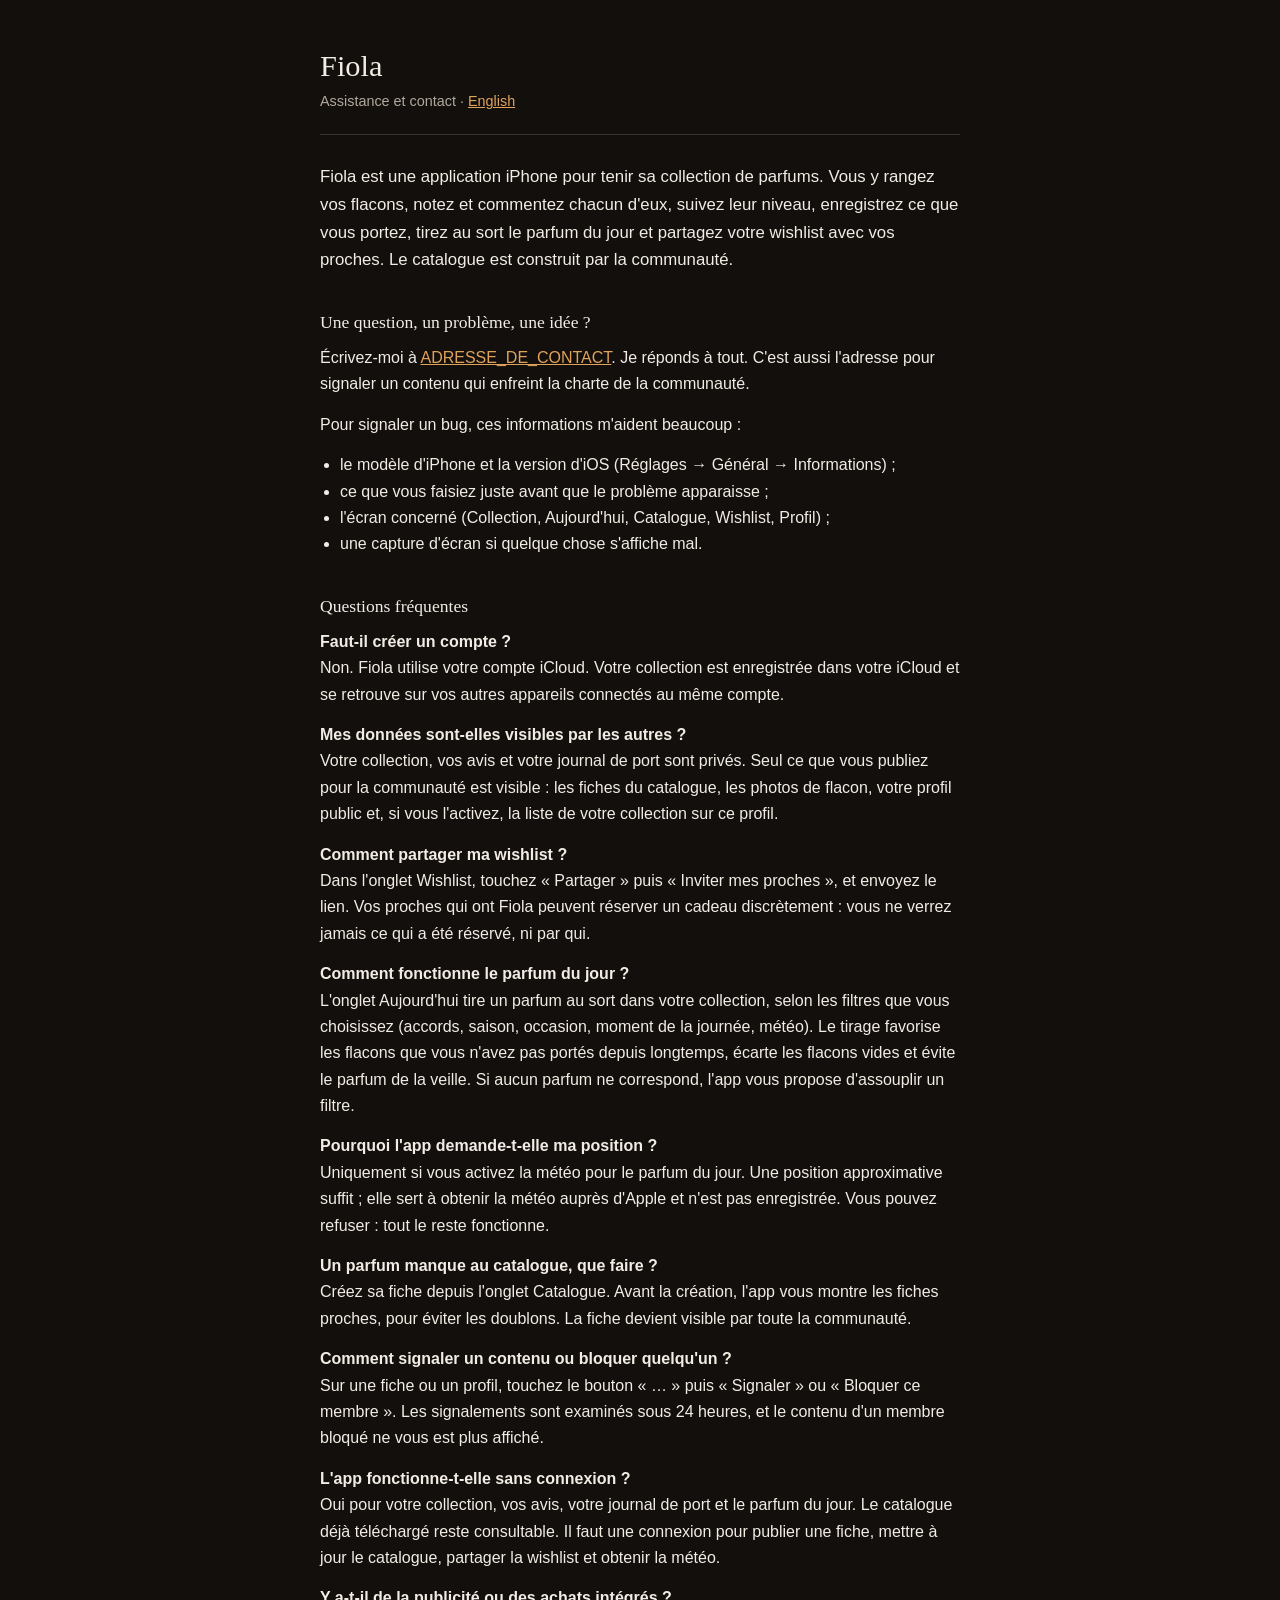
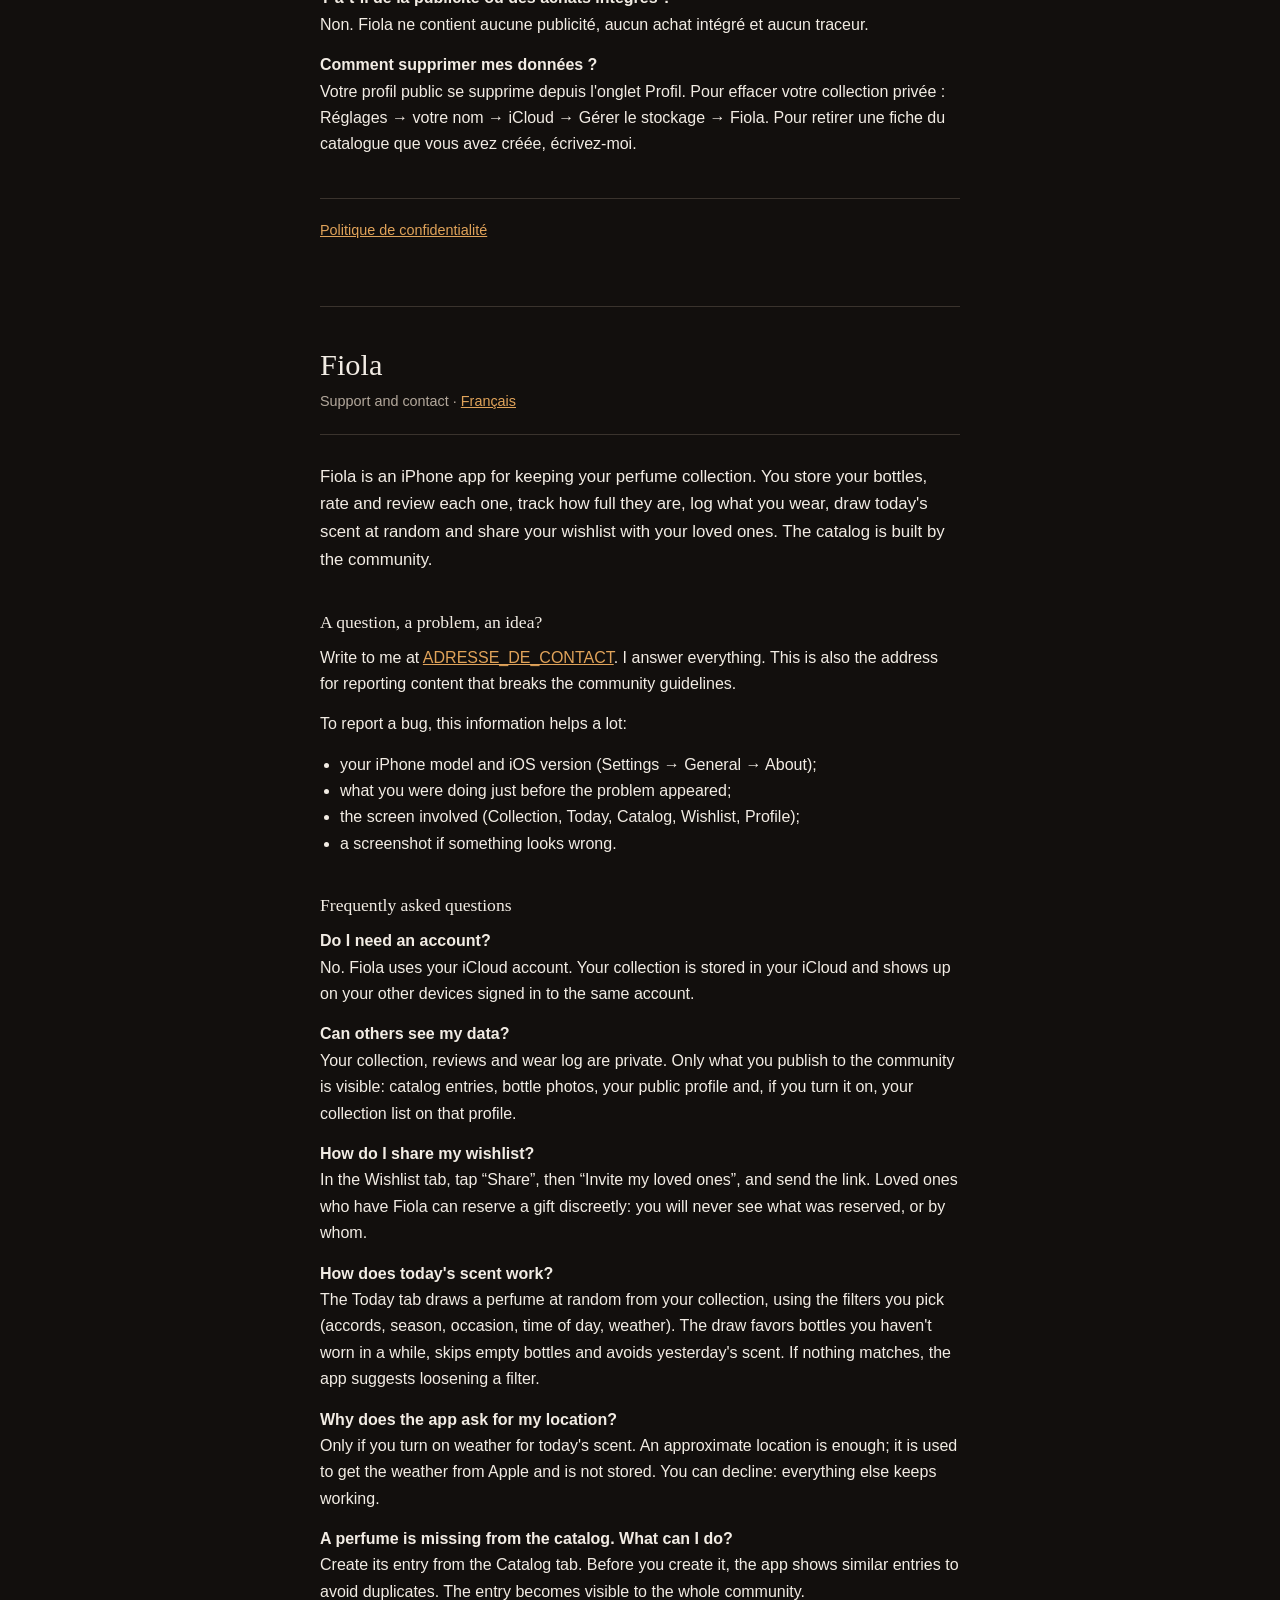
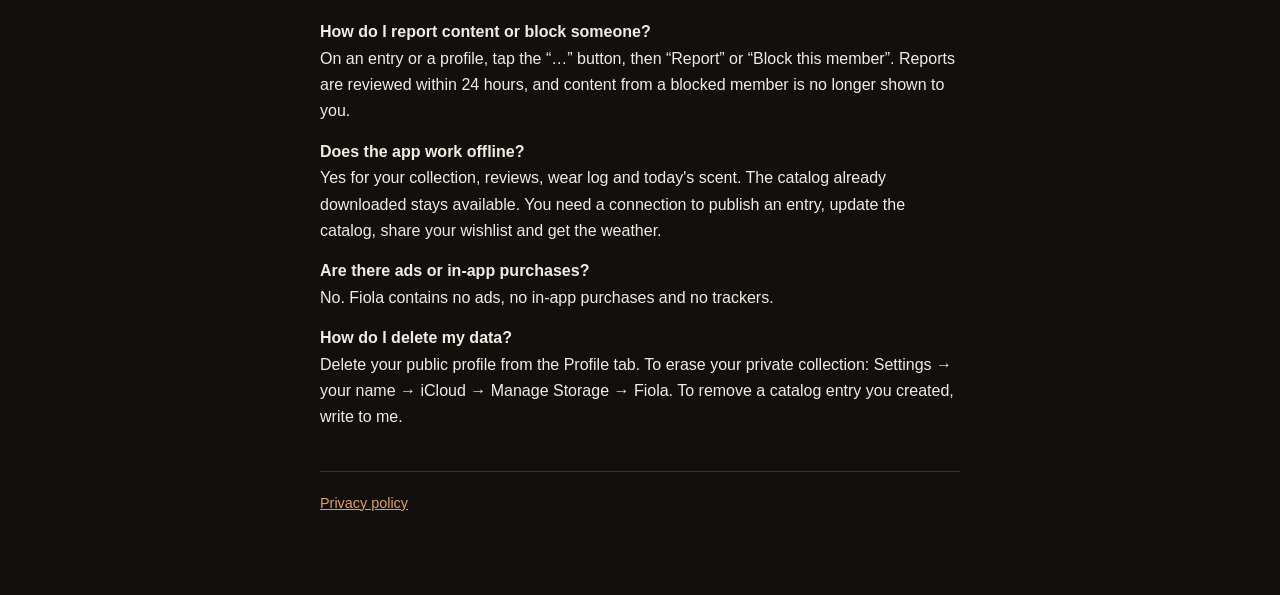
==== index.html @ 3ed2ec0d "Add files via upload" ====
<!doctype html>
<html lang="fr">
<head>
<meta charset="utf-8">
<meta name="viewport" content="width=device-width, initial-scale=1">
<title>Fiola — Assistance</title>
<link rel="stylesheet" href="style.css">
</head>
<body>
<main>
<section id="fr" lang="fr">
  <h1>Fiola</h1>
  <p class="meta">Assistance et contact · <a href="#en">English</a></p>

  <p class="lead">Fiola est une application iPhone pour tenir sa collection de
  parfums. Vous y rangez vos flacons, notez et commentez chacun d'eux, suivez
  leur niveau, enregistrez ce que vous portez, tirez au sort le parfum du jour
  et partagez votre wishlist avec vos proches. Le catalogue est construit par
  la communauté.</p>

  <h2>Une question, un problème, une idée ?</h2>
  <p>Écrivez-moi à <a href="mailto:ADRESSE_DE_CONTACT">ADRESSE_DE_CONTACT</a>.
  Je réponds à tout. C'est aussi l'adresse pour signaler un contenu qui
  enfreint la charte de la communauté.</p>
  <p>Pour signaler un bug, ces informations m'aident beaucoup :</p>
  <ul>
    <li>le modèle d'iPhone et la version d'iOS (Réglages → Général → Informations) ;</li>
    <li>ce que vous faisiez juste avant que le problème apparaisse ;</li>
    <li>l'écran concerné (Collection, Aujourd'hui, Catalogue, Wishlist, Profil) ;</li>
    <li>une capture d'écran si quelque chose s'affiche mal.</li>
  </ul>

  <h2>Questions fréquentes</h2>

  <p><strong>Faut-il créer un compte ?</strong><br>
  Non. Fiola utilise votre compte iCloud. Votre collection est enregistrée dans
  votre iCloud et se retrouve sur vos autres appareils connectés au même
  compte.</p>

  <p><strong>Mes données sont-elles visibles par les autres ?</strong><br>
  Votre collection, vos avis et votre journal de port sont privés. Seul ce que
  vous publiez pour la communauté est visible : les fiches du catalogue, les
  photos de flacon, votre profil public et, si vous l'activez, la liste de
  votre collection sur ce profil.</p>

  <p><strong>Comment partager ma wishlist ?</strong><br>
  Dans l'onglet Wishlist, touchez « Partager » puis « Inviter mes proches », et
  envoyez le lien. Vos proches qui ont Fiola peuvent réserver un cadeau
  discrètement : vous ne verrez jamais ce qui a été réservé, ni par qui.</p>

  <p><strong>Comment fonctionne le parfum du jour ?</strong><br>
  L'onglet Aujourd'hui tire un parfum au sort dans votre collection, selon les
  filtres que vous choisissez (accords, saison, occasion, moment de la journée,
  météo). Le tirage favorise les flacons que vous n'avez pas portés depuis
  longtemps, écarte les flacons vides et évite le parfum de la veille. Si
  aucun parfum ne correspond, l'app vous propose d'assouplir un filtre.</p>

  <p><strong>Pourquoi l'app demande-t-elle ma position ?</strong><br>
  Uniquement si vous activez la météo pour le parfum du jour. Une position
  approximative suffit ; elle sert à obtenir la météo auprès d'Apple et n'est
  pas enregistrée. Vous pouvez refuser : tout le reste fonctionne.</p>

  <p><strong>Un parfum manque au catalogue, que faire ?</strong><br>
  Créez sa fiche depuis l'onglet Catalogue. Avant la création, l'app vous
  montre les fiches proches, pour éviter les doublons. La fiche devient
  visible par toute la communauté.</p>

  <p><strong>Comment signaler un contenu ou bloquer quelqu'un ?</strong><br>
  Sur une fiche ou un profil, touchez le bouton « … » puis « Signaler » ou
  « Bloquer ce membre ». Les signalements sont examinés sous 24 heures, et le
  contenu d'un membre bloqué ne vous est plus affiché.</p>

  <p><strong>L'app fonctionne-t-elle sans connexion ?</strong><br>
  Oui pour votre collection, vos avis, votre journal de port et le parfum du
  jour. Le catalogue déjà téléchargé reste consultable. Il faut une connexion
  pour publier une fiche, mettre à jour le catalogue, partager la wishlist et
  obtenir la météo.</p>

  <p><strong>Y a-t-il de la publicité ou des achats intégrés ?</strong><br>
  Non. Fiola ne contient aucune publicité, aucun achat intégré et aucun
  traceur.</p>

  <p><strong>Comment supprimer mes données ?</strong><br>
  Votre profil public se supprime depuis l'onglet Profil. Pour effacer votre
  collection privée : Réglages → votre nom → iCloud → Gérer le stockage →
  Fiola. Pour retirer une fiche du catalogue que vous avez créée,
  écrivez-moi.</p>

  <nav><a href="privacy/">Politique de confidentialité</a></nav>
</section>

<section id="en" lang="en">
  <h1>Fiola</h1>
  <p class="meta">Support and contact · <a href="#fr">Français</a></p>

  <p class="lead">Fiola is an iPhone app for keeping your perfume collection.
  You store your bottles, rate and review each one, track how full they are,
  log what you wear, draw today's scent at random and share your wishlist with
  your loved ones. The catalog is built by the community.</p>

  <h2>A question, a problem, an idea?</h2>
  <p>Write to me at <a href="mailto:ADRESSE_DE_CONTACT">ADRESSE_DE_CONTACT</a>.
  I answer everything. This is also the address for reporting content that
  breaks the community guidelines.</p>
  <p>To report a bug, this information helps a lot:</p>
  <ul>
    <li>your iPhone model and iOS version (Settings → General → About);</li>
    <li>what you were doing just before the problem appeared;</li>
    <li>the screen involved (Collection, Today, Catalog, Wishlist, Profile);</li>
    <li>a screenshot if something looks wrong.</li>
  </ul>

  <h2>Frequently asked questions</h2>

  <p><strong>Do I need an account?</strong><br>
  No. Fiola uses your iCloud account. Your collection is stored in your iCloud
  and shows up on your other devices signed in to the same account.</p>

  <p><strong>Can others see my data?</strong><br>
  Your collection, reviews and wear log are private. Only what you publish to
  the community is visible: catalog entries, bottle photos, your public
  profile and, if you turn it on, your collection list on that profile.</p>

  <p><strong>How do I share my wishlist?</strong><br>
  In the Wishlist tab, tap “Share”, then “Invite my loved ones”, and send the
  link. Loved ones who have Fiola can reserve a gift discreetly: you will
  never see what was reserved, or by whom.</p>

  <p><strong>How does today's scent work?</strong><br>
  The Today tab draws a perfume at random from your collection, using the
  filters you pick (accords, season, occasion, time of day, weather). The draw
  favors bottles you haven't worn in a while, skips empty bottles and avoids
  yesterday's scent. If nothing matches, the app suggests loosening a
  filter.</p>

  <p><strong>Why does the app ask for my location?</strong><br>
  Only if you turn on weather for today's scent. An approximate location is
  enough; it is used to get the weather from Apple and is not stored. You can
  decline: everything else keeps working.</p>

  <p><strong>A perfume is missing from the catalog. What can I do?</strong><br>
  Create its entry from the Catalog tab. Before you create it, the app shows
  similar entries to avoid duplicates. The entry becomes visible to the whole
  community.</p>

  <p><strong>How do I report content or block someone?</strong><br>
  On an entry or a profile, tap the “…” button, then “Report” or “Block this
  member”. Reports are reviewed within 24 hours, and content from a blocked
  member is no longer shown to you.</p>

  <p><strong>Does the app work offline?</strong><br>
  Yes for your collection, reviews, wear log and today's scent. The catalog
  already downloaded stays available. You need a connection to publish an
  entry, update the catalog, share your wishlist and get the weather.</p>

  <p><strong>Are there ads or in-app purchases?</strong><br>
  No. Fiola contains no ads, no in-app purchases and no trackers.</p>

  <p><strong>How do I delete my data?</strong><br>
  Delete your public profile from the Profile tab. To erase your private
  collection: Settings → your name → iCloud → Manage Storage → Fiola. To
  remove a catalog entry you created, write to me.</p>

  <nav><a href="privacy/">Privacy policy</a></nav>
</section>
</main>
</body>
</html>
---- style.css ----
:root{
  --ground:#120F0D; --surface:#1C1815; --ink:#F2ECE4; --soft:#B3A89C;
  --rule:#3A332D; --primary:#E0A35A;
}
*{box-sizing:border-box}
body{margin:0;background:var(--ground);color:var(--ink);
     font:16px/1.65 -apple-system,BlinkMacSystemFont,"Segoe UI",Helvetica,Arial,sans-serif}
main{max-width:680px;margin:0 auto;padding:48px 20px 80px}
h1{font-size:1.9rem;line-height:1.2;margin:0 0 6px;font-weight:400;
   font-family:"New York",Georgia,"Times New Roman",serif}
h2{font-size:1.1rem;margin:34px 0 8px;font-weight:500;
   font-family:"New York",Georgia,"Times New Roman",serif}
p,ul{margin:0 0 14px}
ul{padding-left:20px}
a{color:var(--primary)}
strong{font-weight:600}
.meta{color:var(--soft);font-size:.9rem;margin-bottom:28px;
      padding-bottom:20px;border-bottom:1px solid var(--rule)}
.lead{font-size:1.05rem}
section+section{margin-top:64px;padding-top:40px;border-top:1px solid var(--rule)}
nav{margin-top:40px;padding-top:20px;border-top:1px solid var(--rule);
    font-size:.9rem;color:var(--soft)}
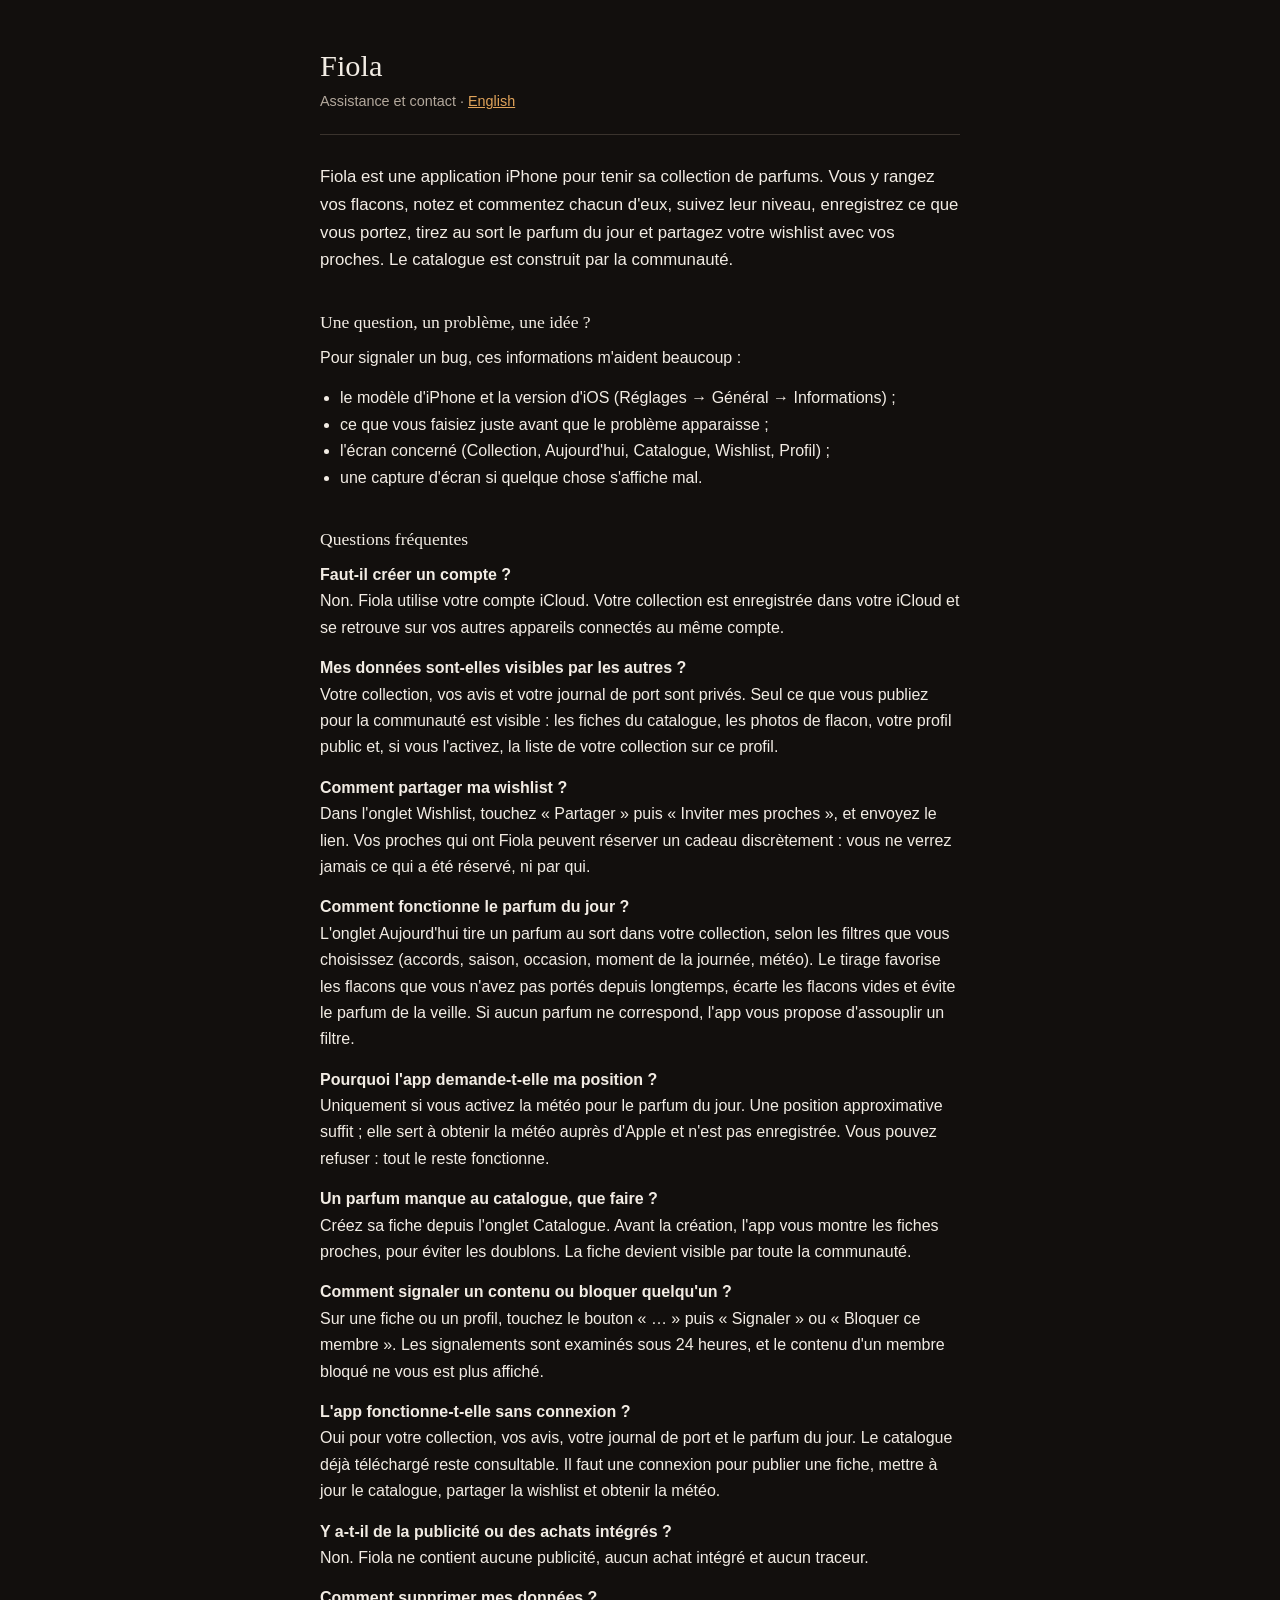
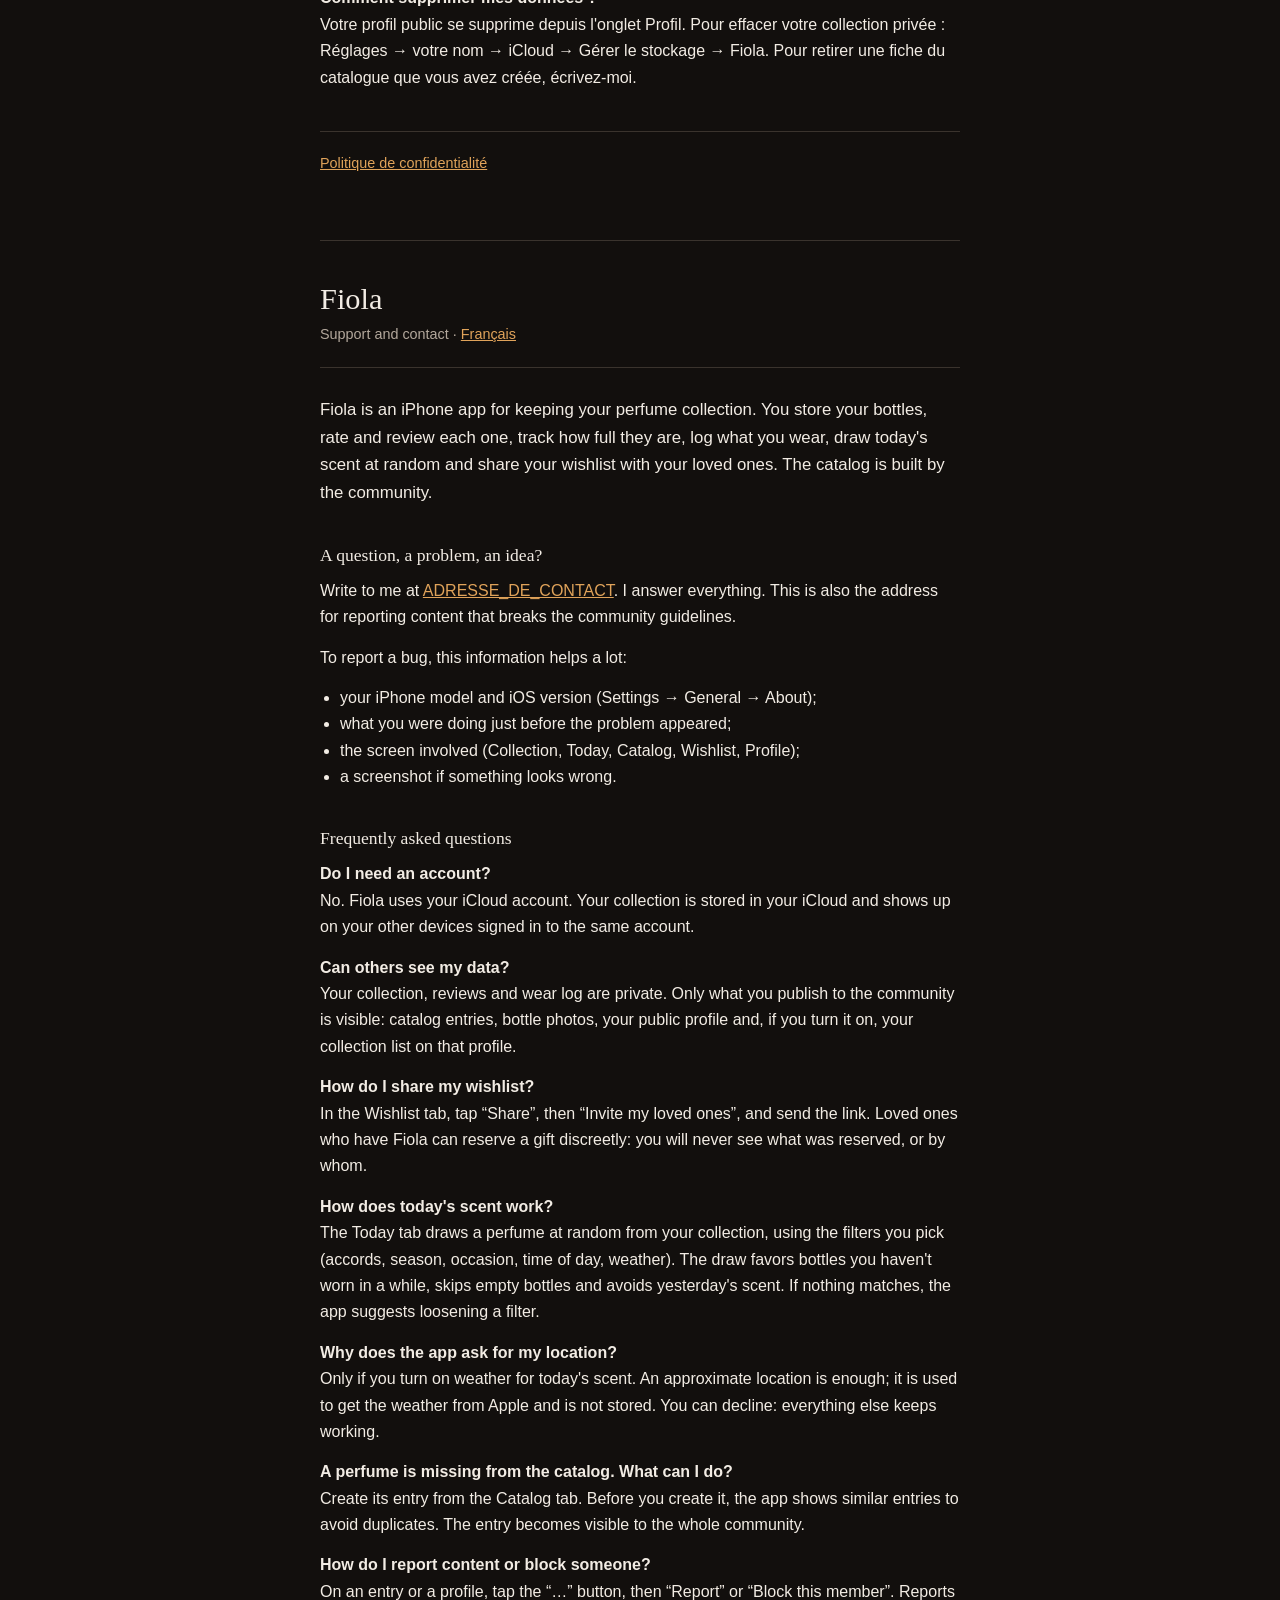
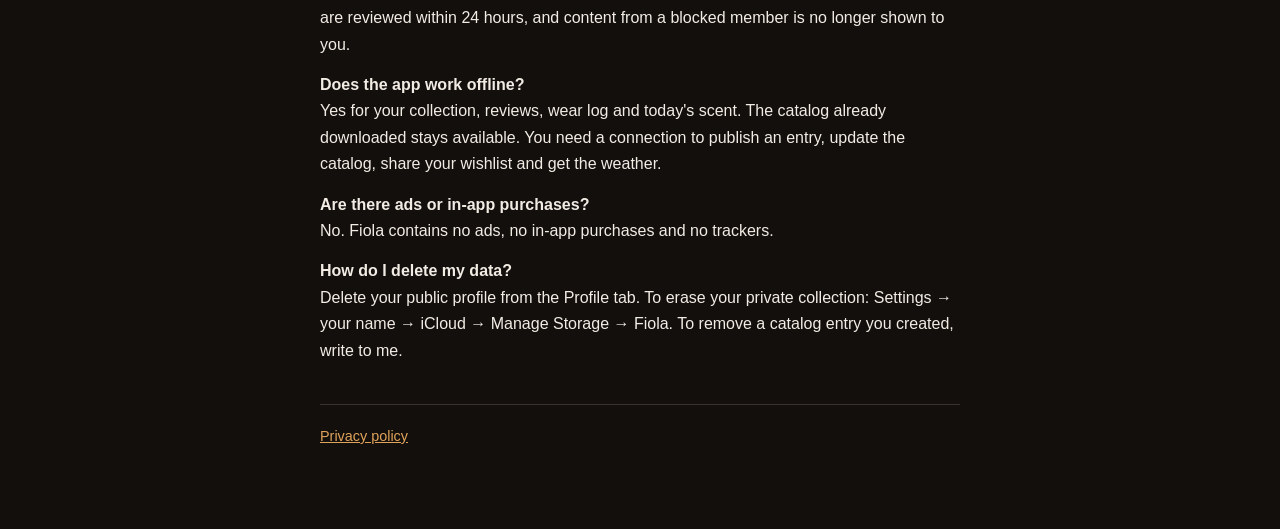
==== commit cbfac221: "Update index.html" ====
--- a/index.html
+++ b/index.html
@@ -19,9 +19,7 @@
   la communauté.</p>
 
   <h2>Une question, un problème, une idée ?</h2>
-  <p>Écrivez-moi à <a href="mailto:ADRESSE_DE_CONTACT">ADRESSE_DE_CONTACT</a>.
-  Je réponds à tout. C'est aussi l'adresse pour signaler un contenu qui
-  enfreint la charte de la communauté.</p>
+
   <p>Pour signaler un bug, ces informations m'aident beaucoup :</p>
   <ul>
     <li>le modèle d'iPhone et la version d'iOS (Réglages → Général → Informations) ;</li>
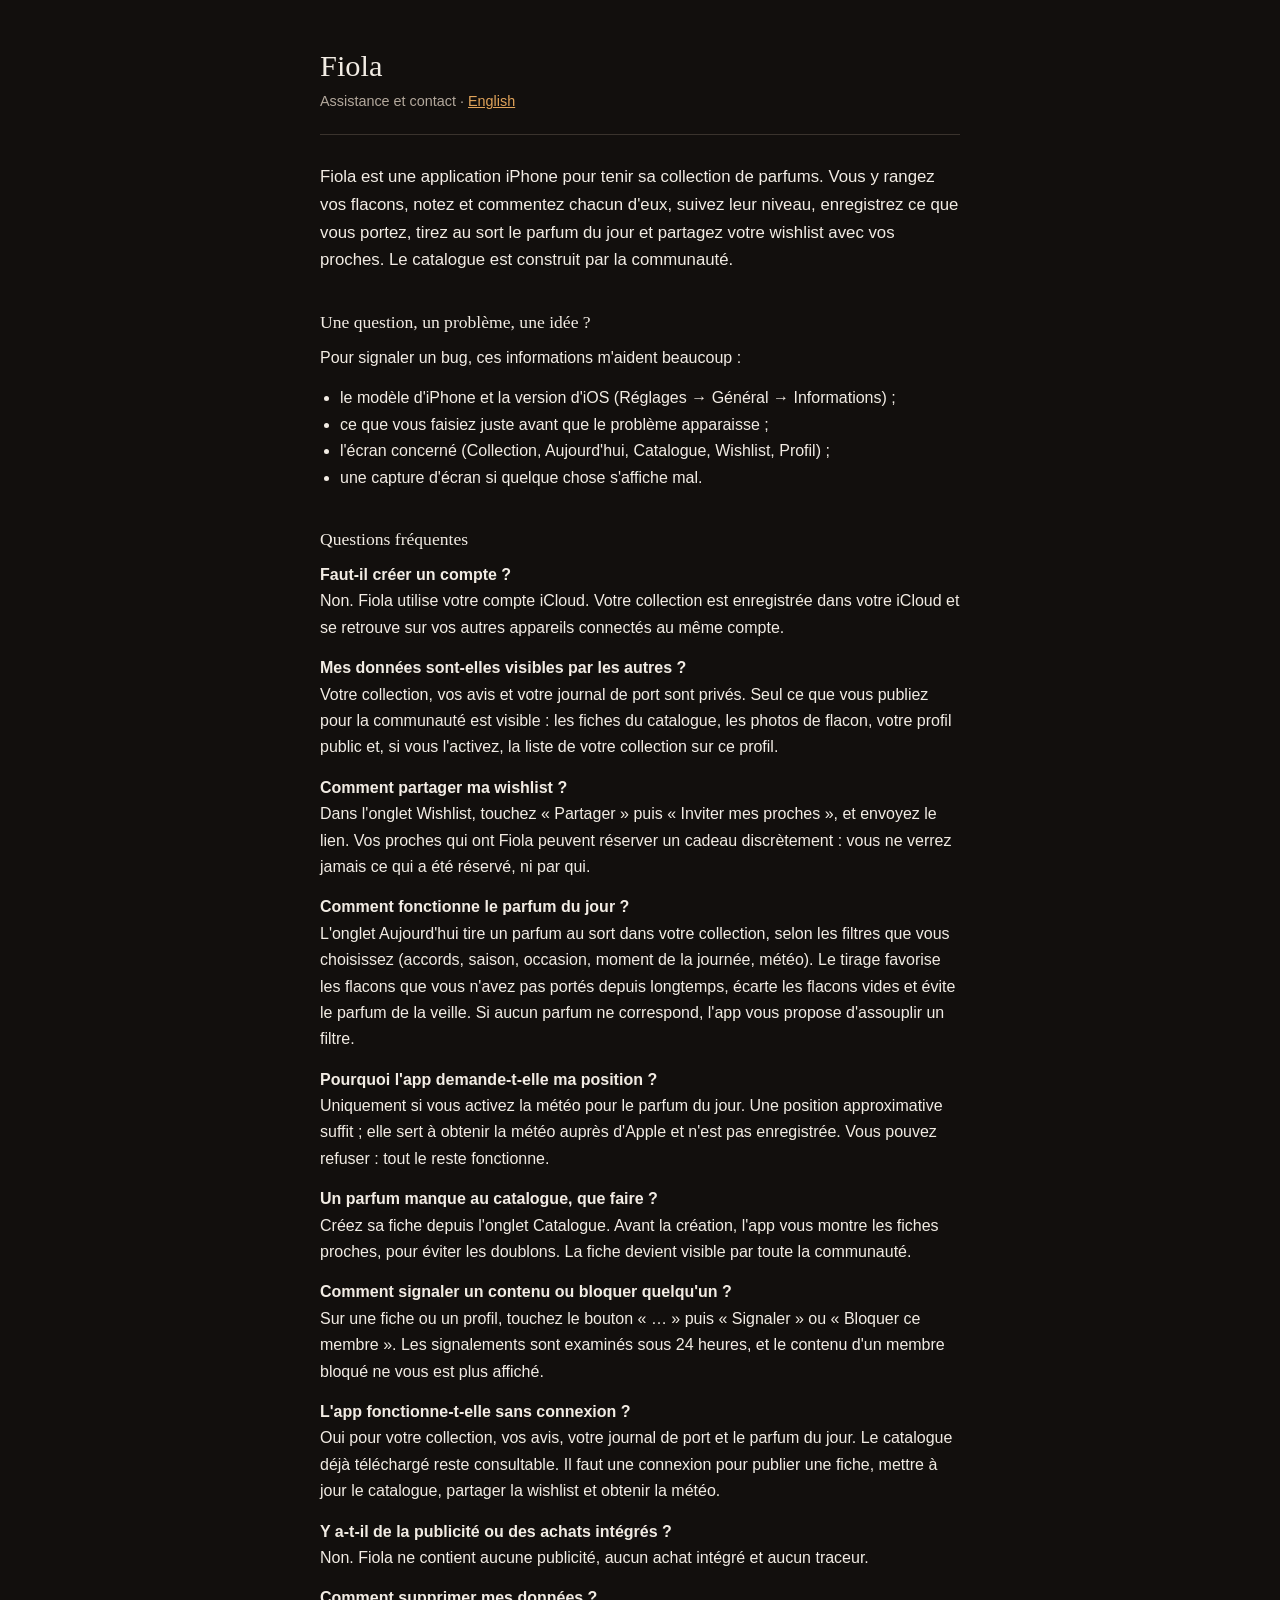
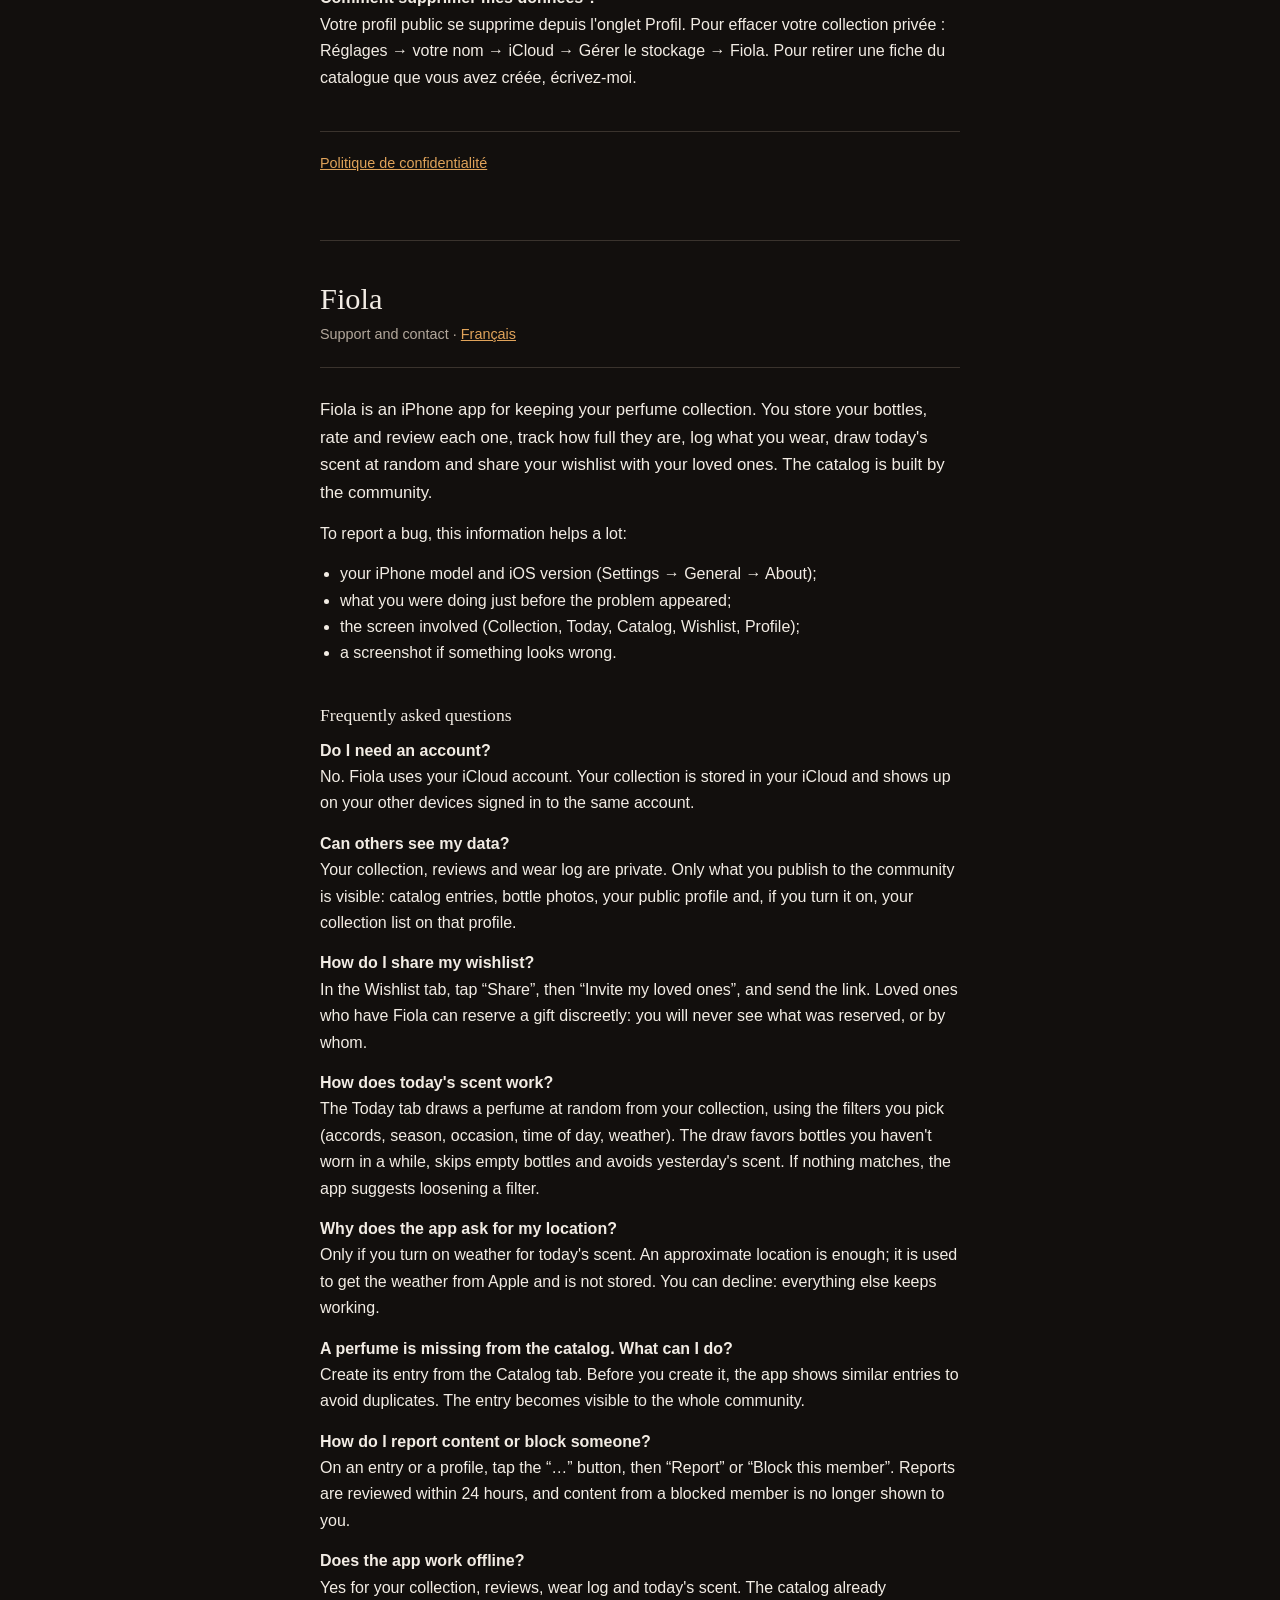
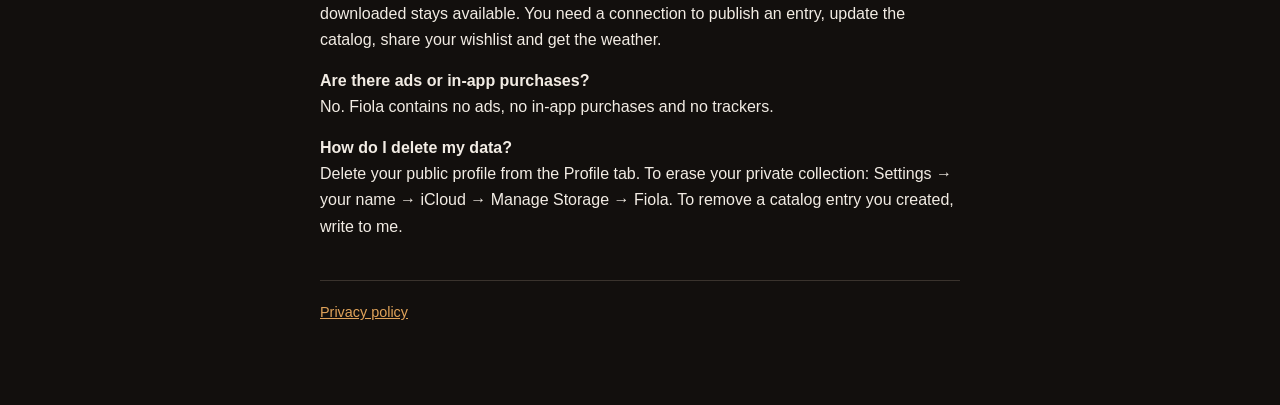
==== commit 2d990893: "Update index.html" ====
--- a/index.html
+++ b/index.html
@@ -96,10 +96,6 @@
   log what you wear, draw today's scent at random and share your wishlist with
   your loved ones. The catalog is built by the community.</p>
 
-  <h2>A question, a problem, an idea?</h2>
-  <p>Write to me at <a href="mailto:ADRESSE_DE_CONTACT">ADRESSE_DE_CONTACT</a>.
-  I answer everything. This is also the address for reporting content that
-  breaks the community guidelines.</p>
   <p>To report a bug, this information helps a lot:</p>
   <ul>
     <li>your iPhone model and iOS version (Settings → General → About);</li>
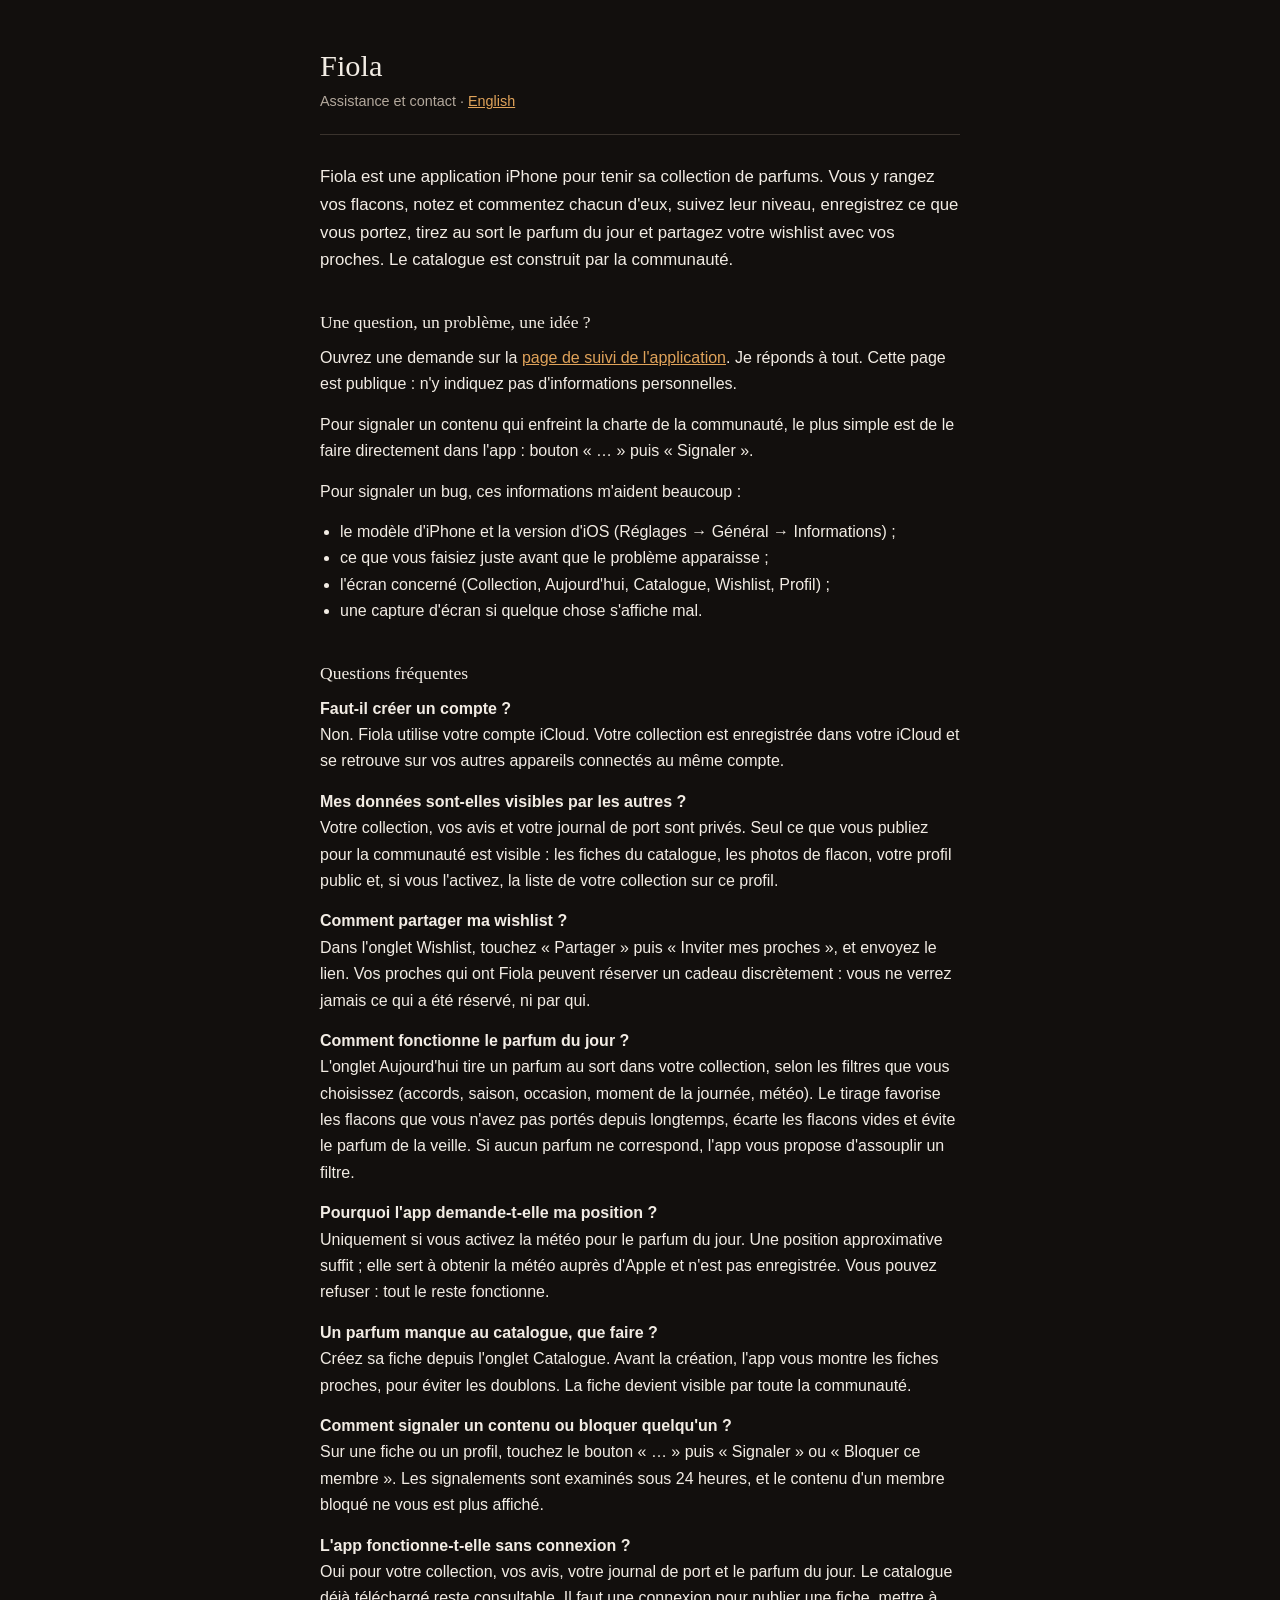
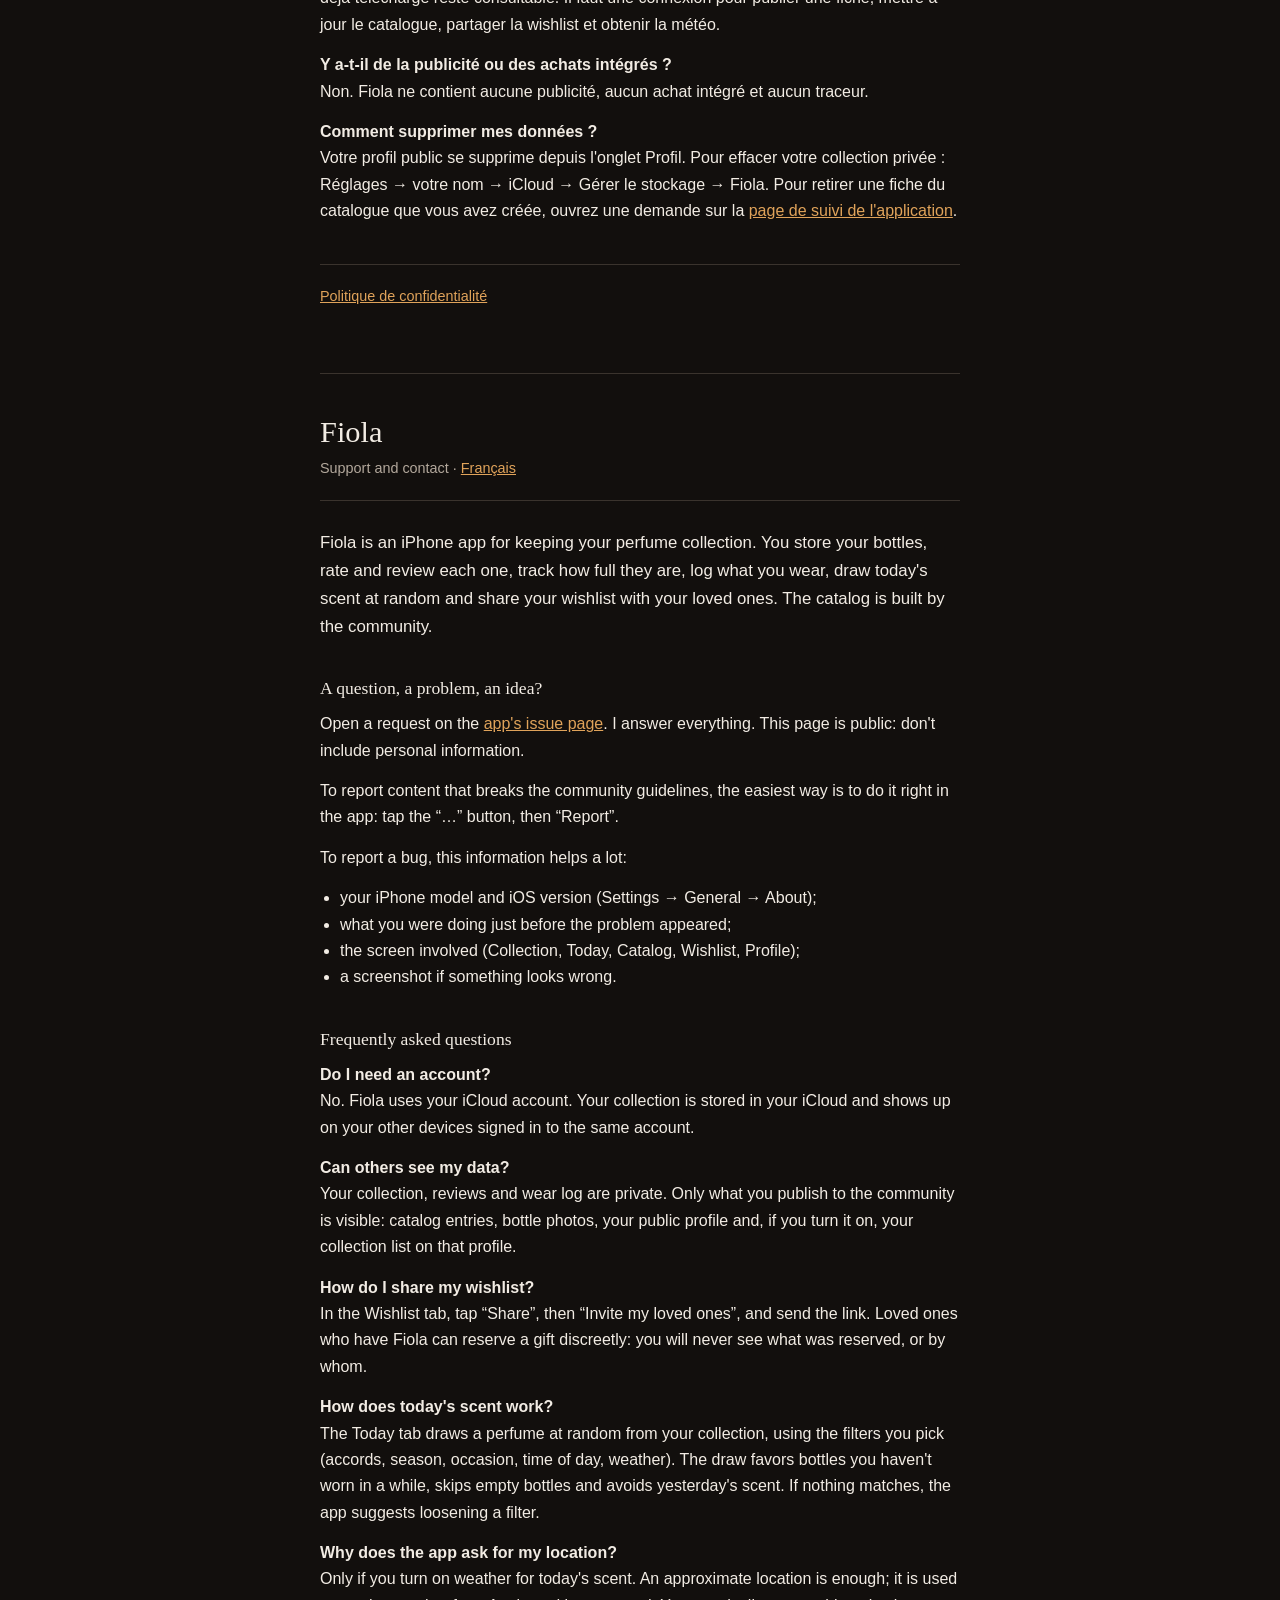
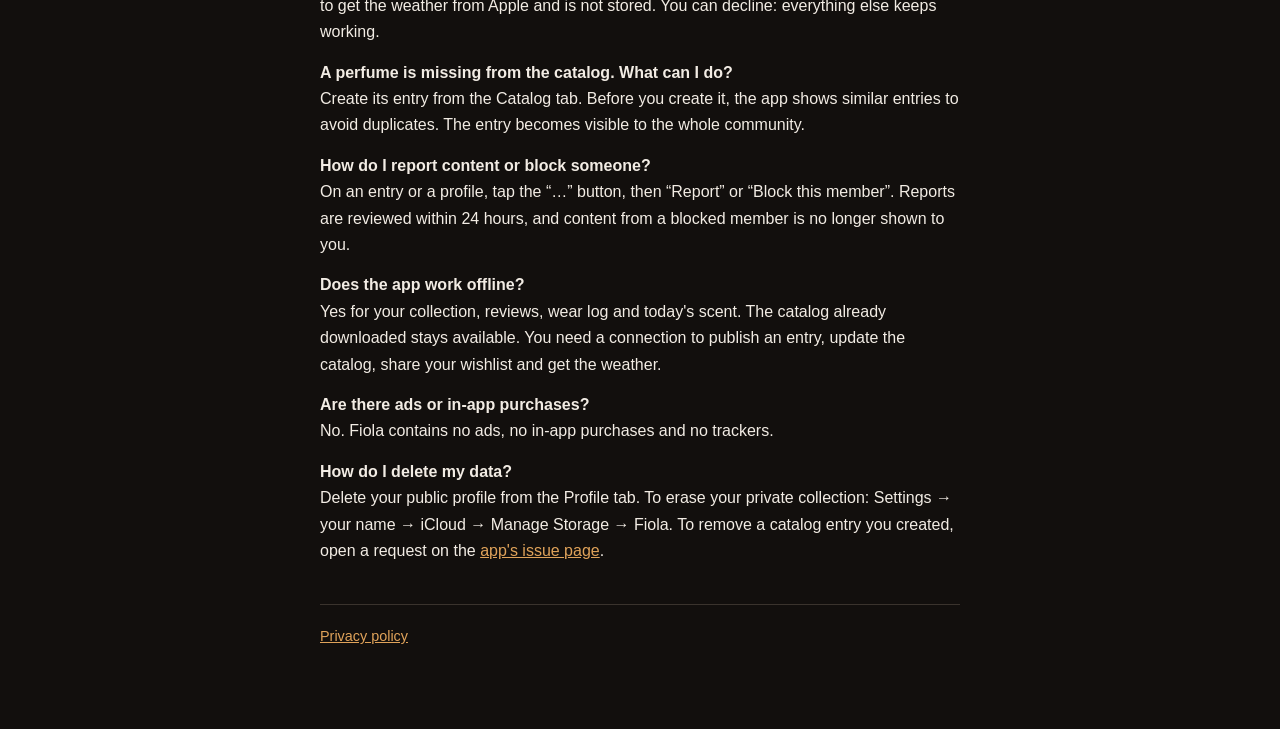
==== commit 371054b3: "Update index.html" ====
--- a/index.html
+++ b/index.html
@@ -19,7 +19,11 @@
   la communauté.</p>
 
   <h2>Une question, un problème, une idée ?</h2>
-
+  <p>Ouvrez une demande sur la <a href="https://github.com/Eliotstv/Fiola-app/issues">page de suivi de l'application</a>. Je réponds à tout. Cette page est
+  publique : n'y indiquez pas d'informations personnelles.</p>
+  <p>Pour signaler un contenu qui enfreint la charte de la communauté, le plus
+  simple est de le faire directement dans l'app : bouton « … » puis
+  « Signaler ».</p>
   <p>Pour signaler un bug, ces informations m'aident beaucoup :</p>
   <ul>
     <li>le modèle d'iPhone et la version d'iOS (Réglages → Général → Informations) ;</li>
@@ -81,10 +85,10 @@
   <p><strong>Comment supprimer mes données ?</strong><br>
   Votre profil public se supprime depuis l'onglet Profil. Pour effacer votre
   collection privée : Réglages → votre nom → iCloud → Gérer le stockage →
-  Fiola. Pour retirer une fiche du catalogue que vous avez créée,
-  écrivez-moi.</p>
+  Fiola. Pour retirer une fiche du catalogue que vous avez créée, ouvrez une
+  demande sur la <a href="https://github.com/Eliotstv/Fiola-app/issues">page de suivi de l'application</a>.</p>
 
-  <nav><a href="privacy/">Politique de confidentialité</a></nav>
+  <nav><a href="privacy.html">Politique de confidentialité</a></nav>
 </section>
 
 <section id="en" lang="en">
@@ -96,6 +100,11 @@
   log what you wear, draw today's scent at random and share your wishlist with
   your loved ones. The catalog is built by the community.</p>
 
+  <h2>A question, a problem, an idea?</h2>
+  <p>Open a request on the <a href="https://github.com/Eliotstv/Fiola-app/issues">app's issue page</a>. I answer everything. This page is public:
+  don't include personal information.</p>
+  <p>To report content that breaks the community guidelines, the easiest way
+  is to do it right in the app: tap the “…” button, then “Report”.</p>
   <p>To report a bug, this information helps a lot:</p>
   <ul>
     <li>your iPhone model and iOS version (Settings → General → About);</li>
@@ -153,9 +162,9 @@
   <p><strong>How do I delete my data?</strong><br>
   Delete your public profile from the Profile tab. To erase your private
   collection: Settings → your name → iCloud → Manage Storage → Fiola. To
-  remove a catalog entry you created, write to me.</p>
+  remove a catalog entry you created, open a request on the <a href="https://github.com/Eliotstv/Fiola-app/issues">app's issue page</a>.</p>
 
-  <nav><a href="privacy/">Privacy policy</a></nav>
+  <nav><a href="privacy.html">Privacy policy</a></nav>
 </section>
 </main>
 </body>
